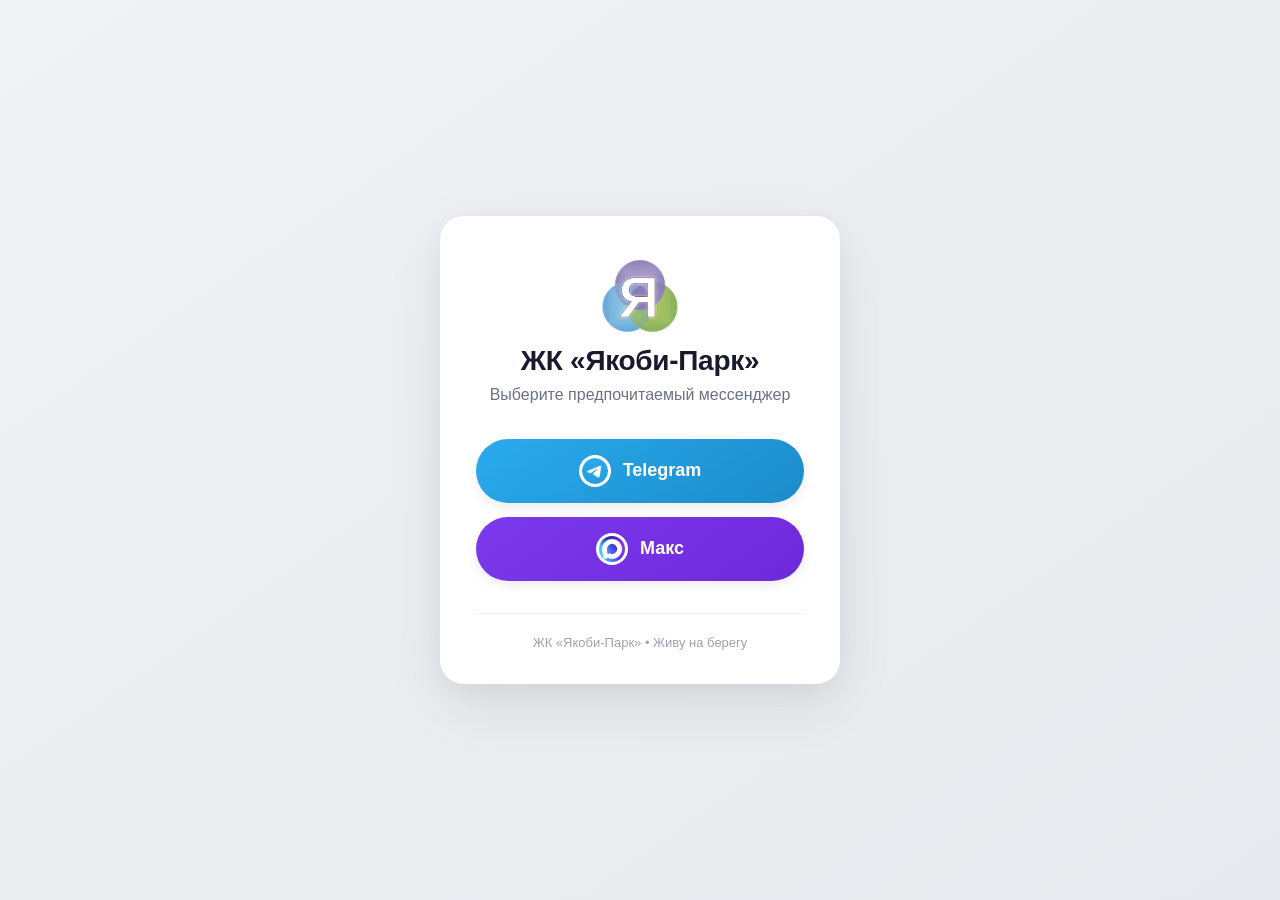
==== index.html @ ab0215a7 "Update index.html" ====
<!DOCTYPE html>
<html lang="ru">
<head>
    <meta charset="UTF-8">
    <meta name="viewport" content="width=device-width, initial-scale=1.0">
    <title>ЖК «Якоби-Парк»</title>
    <link rel="icon" href="favicon.ico">

    <style>
        :root {
            --color-text: #1a1a2e;
            --color-text-secondary: #6b7280;
            --color-text-muted: #9ca3af;
            --color-text-body: #2d3a4a;

            --color-background: #f0f2f5;
            --color-background-dark: #e6e9ed;
            --color-surface: #ffffff;
            --color-surface-soft: #f8fafc;

            --color-border: #edf2f7;
            --color-border-soft: #f0f2f5;

            --color-telegram: #2aabee;
            --color-telegram-dark: #1b8bc9;

            --color-max: #7c3aed;
            --color-max-dark: #6d28d9;

            --radius-card: 24px;
            --radius-large: 32px;
            --radius-pill: 60px;

            --shadow-card:
                0 20px 60px rgba(0, 0, 0, 0.08),
                0 8px 24px rgba(0, 0, 0, 0.04);

            --shadow-button:
                0 4px 12px rgba(0, 0, 0, 0.08);

            --transition: 0.25s ease;
        }

        * {
            box-sizing: border-box;
            margin: 0;
            padding: 0;
        }

        body {
            min-height: 100vh;
            min-height: 100dvh;
            display: flex;
            align-items: center;
            justify-content: center;
            padding: 24px 20px;
            font-family: "Segoe UI", Roboto, Arial, sans-serif;
            background: linear-gradient(
                145deg,
                var(--color-background),
                var(--color-background-dark)
            );
        }

        .card {
            width: 100%;
            max-width: 400px;
            padding: 40px 36px 32px;
            background: var(--color-surface);
            border-radius: var(--radius-card);
            box-shadow: var(--shadow-card);
            text-align: center;
        }

        .logo {
            margin-bottom: 8px;
        }

        .logo img {
            width: 80px;
            height: 80px;
            display: block;
            margin: 0 auto;
            object-fit: cover;
        }

        h1 {
            color: var(--color-text);
            font-size: 28px;
            font-weight: 700;
            line-height: 1.2;
            letter-spacing: -0.3px;
        }

        .subtitle {
            margin-top: 6px;
            margin-bottom: 32px;
            color: var(--color-text-secondary);
            font-size: 16px;
            line-height: 1.5;
        }

        .links {
            display: flex;
            flex-direction: column;
            gap: 14px;
        }

        .btn {
            display: flex;
            align-items: center;
            justify-content: center;
            gap: 12px;
            padding: 16px 24px;
            border: 0;
            border-radius: var(--radius-pill);
            color: #fff;
            font-size: 18px;
            font-weight: 600;
            line-height: 1.2;
            text-decoration: none;
            box-shadow: var(--shadow-button);
            transition:
                transform var(--transition),
                box-shadow var(--transition);
        }

        .btn:hover {
            transform: translateY(-3px);
            box-shadow: 0 8px 24px rgba(0, 0, 0, 0.14);
        }

        .btn:active {
            transform: scale(0.97);
        }

        .btn-telegram {
            background: linear-gradient(
                145deg,
                var(--color-telegram),
                var(--color-telegram-dark)
            );
        }

        .btn-max {
            background: linear-gradient(
                145deg,
                var(--color-max),
                var(--color-max-dark)
            );
        }

        .btn img {
            width: 32px;
            height: 32px;
            flex-shrink: 0;
            border: 1px solid rgba(255, 255, 255, 0.9);
            border-radius: 50%;
            object-fit: cover;
            background: #fff;
            padding: 2px;
        }

        .footer {
            margin-top: 32px;
            padding-top: 20px;
            border-top: 1px solid var(--color-border-soft);
            color: var(--color-text-muted);
            font-size: 13px;
            line-height: 1.4;
        }

        @media (max-width: 550px) {
            body {
                padding: 16px 12px;
            }

            .card {
                padding: 32px 24px 28px;
                border-radius: 20px;
            }

            .logo img {
                width: 72px;
                height: 72px;
            }

            h1 {
                font-size: 24px;
            }

            .subtitle {
                margin-bottom: 28px;
                font-size: 15px;
            }

            .btn {
                padding: 15px 20px;
                font-size: 17px;
            }
        }
    </style>
</head>

<body>
    <main class="card">
        <div class="logo">
            <img
                src="images/logo-complex.png"
                alt="ЖК «Якоби-Парк»"
                width="80"
                height="80"
            >
        </div>

        <h1>ЖК «Якоби-Парк»</h1>
        <p class="subtitle">Выберите предпочитаемый мессенджер</p>

        <nav class="links" aria-label="Мессенджеры">
            <a href="telegram.html" class="btn btn-telegram">
                <img
                    src="images/icon-telegram.png"
                    alt="Telegram"
                    width="32"
                    height="32"
                >
                Telegram
            </a>

            <a href="max.html" class="btn btn-max">
                <img
                    src="images/icon-max.png"
                    alt="Макс"
                    width="32"
                    height="32"
                >
                Макс
            </a>
        </nav>

        <footer class="footer">
            ЖК «Якоби-Парк» • Живу на берегу
        </footer>
    </main>
</body>
</html>
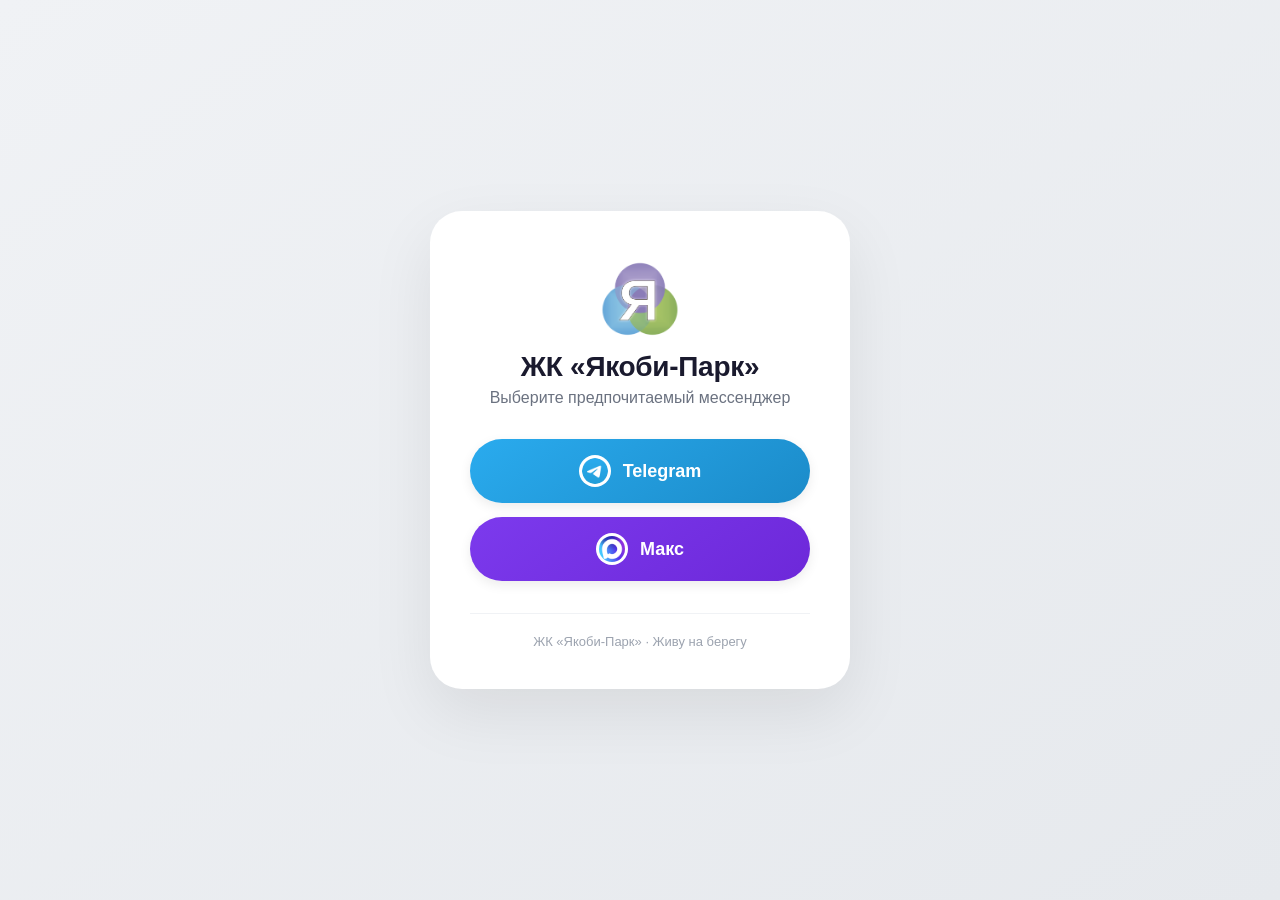
==== commit 52ea17ad: "Update index.html" ====
--- a/index.html
+++ b/index.html
@@ -5,241 +5,32 @@
     <meta name="viewport" content="width=device-width, initial-scale=1.0">
     <title>ЖК «Якоби-Парк»</title>
     <link rel="icon" href="favicon.ico">
-
-    <style>
-        :root {
-            --color-text: #1a1a2e;
-            --color-text-secondary: #6b7280;
-            --color-text-muted: #9ca3af;
-            --color-text-body: #2d3a4a;
-
-            --color-background: #f0f2f5;
-            --color-background-dark: #e6e9ed;
-            --color-surface: #ffffff;
-            --color-surface-soft: #f8fafc;
-
-            --color-border: #edf2f7;
-            --color-border-soft: #f0f2f5;
-
-            --color-telegram: #2aabee;
-            --color-telegram-dark: #1b8bc9;
-
-            --color-max: #7c3aed;
-            --color-max-dark: #6d28d9;
-
-            --radius-card: 24px;
-            --radius-large: 32px;
-            --radius-pill: 60px;
-
-            --shadow-card:
-                0 20px 60px rgba(0, 0, 0, 0.08),
-                0 8px 24px rgba(0, 0, 0, 0.04);
-
-            --shadow-button:
-                0 4px 12px rgba(0, 0, 0, 0.08);
-
-            --transition: 0.25s ease;
-        }
-
-        * {
-            box-sizing: border-box;
-            margin: 0;
-            padding: 0;
-        }
-
-        body {
-            min-height: 100vh;
-            min-height: 100dvh;
-            display: flex;
-            align-items: center;
-            justify-content: center;
-            padding: 24px 20px;
-            font-family: "Segoe UI", Roboto, Arial, sans-serif;
-            background: linear-gradient(
-                145deg,
-                var(--color-background),
-                var(--color-background-dark)
-            );
-        }
-
-        .card {
-            width: 100%;
-            max-width: 400px;
-            padding: 40px 36px 32px;
-            background: var(--color-surface);
-            border-radius: var(--radius-card);
-            box-shadow: var(--shadow-card);
-            text-align: center;
-        }
-
-        .logo {
-            margin-bottom: 8px;
-        }
-
-        .logo img {
-            width: 80px;
-            height: 80px;
-            display: block;
-            margin: 0 auto;
-            object-fit: cover;
-        }
-
-        h1 {
-            color: var(--color-text);
-            font-size: 28px;
-            font-weight: 700;
-            line-height: 1.2;
-            letter-spacing: -0.3px;
-        }
-
-        .subtitle {
-            margin-top: 6px;
-            margin-bottom: 32px;
-            color: var(--color-text-secondary);
-            font-size: 16px;
-            line-height: 1.5;
-        }
-
-        .links {
-            display: flex;
-            flex-direction: column;
-            gap: 14px;
-        }
-
-        .btn {
-            display: flex;
-            align-items: center;
-            justify-content: center;
-            gap: 12px;
-            padding: 16px 24px;
-            border: 0;
-            border-radius: var(--radius-pill);
-            color: #fff;
-            font-size: 18px;
-            font-weight: 600;
-            line-height: 1.2;
-            text-decoration: none;
-            box-shadow: var(--shadow-button);
-            transition:
-                transform var(--transition),
-                box-shadow var(--transition);
-        }
-
-        .btn:hover {
-            transform: translateY(-3px);
-            box-shadow: 0 8px 24px rgba(0, 0, 0, 0.14);
-        }
-
-        .btn:active {
-            transform: scale(0.97);
-        }
-
-        .btn-telegram {
-            background: linear-gradient(
-                145deg,
-                var(--color-telegram),
-                var(--color-telegram-dark)
-            );
-        }
-
-        .btn-max {
-            background: linear-gradient(
-                145deg,
-                var(--color-max),
-                var(--color-max-dark)
-            );
-        }
-
-        .btn img {
-            width: 32px;
-            height: 32px;
-            flex-shrink: 0;
-            border: 1px solid rgba(255, 255, 255, 0.9);
-            border-radius: 50%;
-            object-fit: cover;
-            background: #fff;
-            padding: 2px;
-        }
-
-        .footer {
-            margin-top: 32px;
-            padding-top: 20px;
-            border-top: 1px solid var(--color-border-soft);
-            color: var(--color-text-muted);
-            font-size: 13px;
-            line-height: 1.4;
-        }
-
-        @media (max-width: 550px) {
-            body {
-                padding: 16px 12px;
-            }
-
-            .card {
-                padding: 32px 24px 28px;
-                border-radius: 20px;
-            }
-
-            .logo img {
-                width: 72px;
-                height: 72px;
-            }
-
-            h1 {
-                font-size: 24px;
-            }
-
-            .subtitle {
-                margin-bottom: 28px;
-                font-size: 15px;
-            }
-
-            .btn {
-                padding: 15px 20px;
-                font-size: 17px;
-            }
-        }
-    </style>
+    <link rel="stylesheet" href="style.css">
 </head>
 
 <body>
-    <main class="card">
-        <div class="logo">
-            <img
-                src="images/logo-complex.png"
-                alt="ЖК «Якоби-Парк»"
-                width="80"
-                height="80"
-            >
+    <main class="card home-card">
+        <div class="home-logo">
+            <img src="images/logo-complex.png" alt="ЖК «Якоби-Парк»" width="80" height="80">
         </div>
 
-        <h1>ЖК «Якоби-Парк»</h1>
-        <p class="subtitle">Выберите предпочитаемый мессенджер</p>
+        <h1 class="home-title">ЖК «Якоби-Парк»</h1>
+        <p class="home-subtitle">Выберите предпочитаемый мессенджер</p>
 
-        <nav class="links" aria-label="Мессенджеры">
+        <div class="links">
             <a href="telegram.html" class="btn btn-telegram">
-                <img
-                    src="images/icon-telegram.png"
-                    alt="Telegram"
-                    width="32"
-                    height="32"
-                >
+                <img src="images/icon-telegram.png" alt="Telegram">
                 Telegram
             </a>
 
             <a href="max.html" class="btn btn-max">
-                <img
-                    src="images/icon-max.png"
-                    alt="Макс"
-                    width="32"
-                    height="32"
-                >
+                <img src="images/icon-max.png" alt="Макс">
                 Макс
             </a>
-        </nav>
+        </div>
 
-        <footer class="footer">
-            ЖК «Якоби-Парк» • Живу на берегу
+        <footer class="home-footer">
+            ЖК «Якоби-Парк» · Живу на берегу
         </footer>
     </main>
 </body>
--- a/style.css
+++ b/style.css
@@ -0,0 +1,604 @@
+:root {
+    --color-link: #2aabee;
+    --color-link-hover: #1b8bc9;
+    --color-max: #7c3aed;
+    --color-max-dark: #6d28d9;
+
+    --color-text: #2d3a4a;
+    --color-heading: #1a1a2e;
+    --color-heading-secondary: #1f2937;
+    --color-muted: #6b7280;
+    --color-muted-light: #9ca3af;
+
+    --color-background: #f8fafc;
+    --color-surface: #ffffff;
+    --color-soft: #f1f5f9;
+    --color-border: #edf2f7;
+
+    --color-red: #ef4444;
+    --color-yellow: #facc15;
+    --color-cyan: #06b6d4;
+    --color-purple: #8b5cf6;
+    --color-green: #22c55e;
+    --color-orange: #f59e0b;
+
+    --radius-card: 32px;
+    --radius-block: 16px;
+    --radius-pill: 999px;
+
+    --shadow-card: 0 24px 64px rgba(0, 0, 0, .08);
+    --shadow-button: 0 4px 12px rgba(0, 0, 0, .08);
+
+    --content-width: 820px;
+}
+
+* {
+    box-sizing: border-box;
+    margin: 0;
+    padding: 0;
+}
+
+html {
+    scroll-behavior: smooth;
+}
+
+body {
+    min-height: 100vh;
+    min-height: 100dvh;
+    display: flex;
+    align-items: center;
+    justify-content: center;
+    padding: 30px 20px;
+    font-family: "Segoe UI", Roboto, Arial, sans-serif;
+    color: var(--color-text);
+    background: linear-gradient(145deg, #f0f2f5, #e6e9ed);
+}
+
+a {
+    color: var(--color-link);
+}
+
+button,
+a {
+    -webkit-tap-highlight-color: transparent;
+}
+
+/* Общая карточка */
+
+.card {
+    width: 100%;
+    max-width: var(--content-width);
+    padding: 32px 38px 38px;
+    background: var(--color-surface);
+    border-radius: var(--radius-card);
+    box-shadow: var(--shadow-card);
+}
+
+/* Шапка */
+
+.header {
+    display: flex;
+    align-items: center;
+    gap: 18px;
+    margin-bottom: 22px;
+    padding-bottom: 18px;
+    border-bottom: 1px solid var(--color-border);
+}
+
+.logo {
+    width: 64px;
+    height: 64px;
+    flex-shrink: 0;
+    object-fit: cover;
+}
+
+.header h1 {
+    color: var(--color-heading);
+    font-size: 24px;
+    font-weight: 700;
+    line-height: 1.2;
+}
+
+.subtitle {
+    color: var(--color-muted);
+    font-size: 14px;
+}
+
+/* Кнопка назад */
+
+.back {
+    display: inline-flex;
+    align-items: center;
+    gap: 8px;
+    margin-bottom: 16px;
+    color: var(--color-muted);
+    font-size: 15px;
+    font-weight: 500;
+    text-decoration: none;
+    transition: color .2s ease;
+}
+
+.back:hover {
+    color: var(--color-heading);
+}
+
+/* Общие информационные блоки */
+
+.block {
+    margin-bottom: 12px;
+    padding: 16px 20px;
+    background: var(--color-background);
+    border-left: 5px solid var(--color-link);
+    border-radius: var(--radius-block);
+}
+
+.block:last-child {
+    margin-bottom: 0;
+}
+
+.block h2 {
+    display: flex;
+    align-items: center;
+    gap: 8px;
+    margin-bottom: 6px;
+    color: var(--color-heading-secondary);
+    font-size: 15px;
+    font-weight: 700;
+    line-height: 1.4;
+}
+
+.block p {
+    margin-bottom: 6px;
+    color: var(--color-text);
+    font-size: 15px;
+    line-height: 1.6;
+}
+
+.block p:last-child {
+    margin-bottom: 0;
+}
+
+.block a {
+    color: var(--color-link);
+    text-decoration: none;
+}
+
+.block a:hover {
+    color: var(--color-link-hover);
+    text-decoration: underline;
+}
+
+.phone {
+    font-size: 20px !important;
+    font-weight: 600;
+}
+
+.note {
+    color: var(--color-muted) !important;
+    font-size: 14px !important;
+    line-height: 1.5 !important;
+}
+
+/* Цветовые акценты */
+
+.color-red {
+    border-left-color: var(--color-red);
+}
+
+.color-yellow {
+    border-left-color: var(--color-yellow);
+}
+
+.color-cyan {
+    border-left-color: var(--color-cyan);
+}
+
+.color-purple {
+    border-left-color: var(--color-purple);
+}
+
+.color-green {
+    border-left-color: var(--color-green);
+}
+
+.color-orange {
+    border-left-color: var(--color-orange);
+}
+
+/* Подвал */
+
+.footer {
+    margin-top: 26px;
+    padding-top: 18px;
+    border-top: 1px solid var(--color-border);
+    text-align: center;
+}
+
+.footer span {
+    display: inline-block;
+    padding: 4px 18px;
+    background: var(--color-soft);
+    border-radius: var(--radius-pill);
+    color: #475569;
+    font-size: 12px;
+}
+
+/* Главная страница */
+
+.home-card {
+    max-width: 420px;
+    padding: 48px 40px 40px;
+    text-align: center;
+}
+
+.home-logo {
+    margin-bottom: 8px;
+}
+
+.home-logo img {
+    width: 80px;
+    height: 80px;
+    object-fit: cover;
+}
+
+.home-title {
+    color: var(--color-heading);
+    font-size: 28px;
+    font-weight: 700;
+    letter-spacing: -.3px;
+}
+
+.home-subtitle {
+    margin-top: 6px;
+    margin-bottom: 32px;
+    color: var(--color-muted);
+    font-size: 16px;
+}
+
+.links {
+    display: flex;
+    flex-direction: column;
+    gap: 14px;
+}
+
+.btn {
+    display: flex;
+    align-items: center;
+    justify-content: center;
+    gap: 12px;
+    padding: 16px 24px;
+    border: 0;
+    border-radius: 60px;
+    color: #fff;
+    font-size: 18px;
+    font-weight: 600;
+    text-decoration: none;
+    box-shadow: var(--shadow-button);
+    transition: transform .25s ease, box-shadow .25s ease;
+}
+
+.btn:hover {
+    transform: translateY(-3px);
+    color: #fff;
+    box-shadow: 0 8px 24px rgba(0, 0, 0, .15);
+}
+
+.btn:active {
+    transform: scale(.97);
+}
+
+.btn-telegram {
+    background: linear-gradient(145deg, var(--color-link), var(--color-link-hover));
+}
+
+.btn-max {
+    background: linear-gradient(145deg, var(--color-max), var(--color-max-dark));
+}
+
+.btn img {
+    width: 32px;
+    height: 32px;
+    padding: 2px;
+    border: 1px solid rgba(255, 255, 255, .9);
+    border-radius: 50%;
+    background: #fff;
+    object-fit: cover;
+}
+
+.home-footer {
+    margin-top: 32px;
+    padding-top: 20px;
+    border-top: 1px solid #f0f2f5;
+    color: var(--color-muted-light);
+    font-size: 13px;
+}
+
+/* Страница мессенджера */
+
+.messenger-card {
+    max-width: 400px;
+    padding: 40px 36px 32px;
+    text-align: center;
+}
+
+.messenger-icon {
+    display: flex;
+    align-items: center;
+    justify-content: center;
+    width: 90px;
+    height: 90px;
+    margin: 0 auto 16px;
+    border-radius: 50%;
+}
+
+.messenger-icon.telegram {
+    background: var(--color-link);
+    box-shadow: 0 8px 24px rgba(42, 171, 238, .30);
+}
+
+.messenger-icon.max {
+    background: var(--color-max);
+    box-shadow: 0 8px 24px rgba(124, 58, 237, .30);
+}
+
+.messenger-icon img {
+    width: 48px;
+    height: 48px;
+    padding: 3px;
+    border: 1px solid rgba(255, 255, 255, .9);
+    border-radius: 50%;
+    background: #fff;
+    object-fit: cover;
+}
+
+.messenger-desc {
+    margin-bottom: 4px;
+    color: var(--color-muted);
+    font-size: 15px;
+}
+
+.messenger-title {
+    color: var(--color-heading);
+    font-size: 24px;
+    font-weight: 700;
+}
+
+.qr-wrapper {
+    display: inline-block;
+    margin-top: 20px;
+    padding: 16px;
+    border: 1px solid #eef2f6;
+    border-radius: var(--radius-block);
+    background: #f8f9fa;
+    cursor: pointer;
+    transition: transform .2s ease, box-shadow .2s ease;
+}
+
+.qr-wrapper:hover {
+    transform: scale(1.02);
+    box-shadow: 0 8px 24px rgba(0, 0, 0, .10);
+}
+
+.qr-wrapper a {
+    display: block;
+    text-decoration: none;
+}
+
+.qr-wrapper img {
+    display: block;
+    width: 200px;
+    height: 200px;
+}
+
+.qr-label {
+    margin-top: 12px;
+    color: #4b5563;
+    font-size: 14px;
+    font-weight: 500;
+}
+
+.qr-label span {
+    display: inline-block;
+    margin-top: 4px;
+    padding: 2px 10px;
+    border-radius: 12px;
+    background: #eef2f6;
+    color: var(--color-muted);
+    font-size: 12px;
+}
+
+.instruction {
+    margin-top: 16px;
+    padding-top: 16px;
+    border-top: 1px solid #f0f2f5;
+    color: #4b5563;
+    font-size: 14px;
+    line-height: 1.5;
+}
+
+.instruction strong {
+    color: var(--color-heading);
+    font-weight: 600;
+}
+
+.messenger-footer {
+    margin-top: 20px;
+}
+
+/* Регламент */
+
+.full-rules h2 {
+    margin: 28px 0 14px;
+    color: #111827;
+    font-size: 20px;
+    font-weight: 600;
+}
+
+.full-rules h2:first-child {
+    margin-top: 4px;
+}
+
+.full-rules h3 {
+    margin: 22px 0 10px;
+    color: var(--color-heading-secondary);
+    font-size: 17px;
+    font-weight: 600;
+}
+
+.full-rules p {
+    margin-bottom: 8px;
+    color: var(--color-text);
+    font-size: 15px;
+    line-height: 1.6;
+}
+
+.full-rules ul {
+    margin: 6px 0 14px;
+    padding-left: 24px;
+}
+
+.full-rules li {
+    margin-bottom: 6px;
+    color: var(--color-text);
+    font-size: 15px;
+    line-height: 1.6;
+    list-style-type: disc;
+}
+
+.full-rules li:last-child {
+    margin-bottom: 0;
+}
+
+/* Вкладки регламента */
+
+.tabs {
+    display: flex;
+    gap: 6px;
+    margin-bottom: 24px;
+    padding: 4px;
+    border-radius: 60px;
+    background: var(--color-soft);
+}
+
+.tab-btn {
+    flex: 1;
+    padding: 10px 16px;
+    border: 0;
+    border-radius: 40px;
+    background: transparent;
+    color: var(--color-muted);
+    font: inherit;
+    font-size: 15px;
+    font-weight: 600;
+    cursor: pointer;
+    transition: background .25s ease, color .25s ease, box-shadow .25s ease;
+}
+
+.tab-btn:hover {
+    background: rgba(255, 255, 255, .5);
+    color: #1f2937;
+}
+
+.tab-btn.active {
+    background: #fff;
+    color: var(--color-heading);
+    box-shadow: 0 2px 8px rgba(0, 0, 0, .08);
+}
+
+.tab-content {
+    display: none;
+}
+
+.tab-content.active {
+    display: block;
+}
+
+.short-thanks {
+    margin-top: 16px;
+    color: #4b5563;
+    font-size: 15px;
+    text-align: center;
+}
+
+/* Адаптация */
+
+@media (max-width: 550px) {
+    body {
+        padding: 16px 12px;
+    }
+
+    .card {
+        padding: 16px 14px;
+        border-radius: 20px;
+    }
+
+    .header {
+        gap: 12px;
+    }
+
+    .logo {
+        width: 52px;
+        height: 52px;
+    }
+
+    .header h1 {
+        font-size: 20px;
+    }
+
+    .block {
+        padding: 14px 16px;
+    }
+
+    .phone {
+        font-size: 18px !important;
+    }
+
+    .home-card {
+        padding: 32px 20px 24px;
+    }
+
+    .home-logo img {
+        width: 72px;
+        height: 72px;
+    }
+
+    .home-title {
+        font-size: 24px;
+    }
+
+    .home-subtitle {
+        margin-bottom: 26px;
+        font-size: 15px;
+    }
+
+    .btn {
+        padding: 14px 20px;
+        font-size: 17px;
+    }
+
+    .messenger-card {
+        padding: 28px 20px 24px;
+    }
+
+    .full-rules h2 {
+        font-size: 18px;
+    }
+
+    .full-rules h3 {
+        font-size: 16px;
+    }
+
+    .tab-btn {
+        padding: 8px 12px;
+        font-size: 13px;
+    }
+
+    .qr-wrapper {
+        padding: 12px;
+    }
+
+    .qr-wrapper img {
+        width: 200px;
+        height: 200px;
+    }
+}
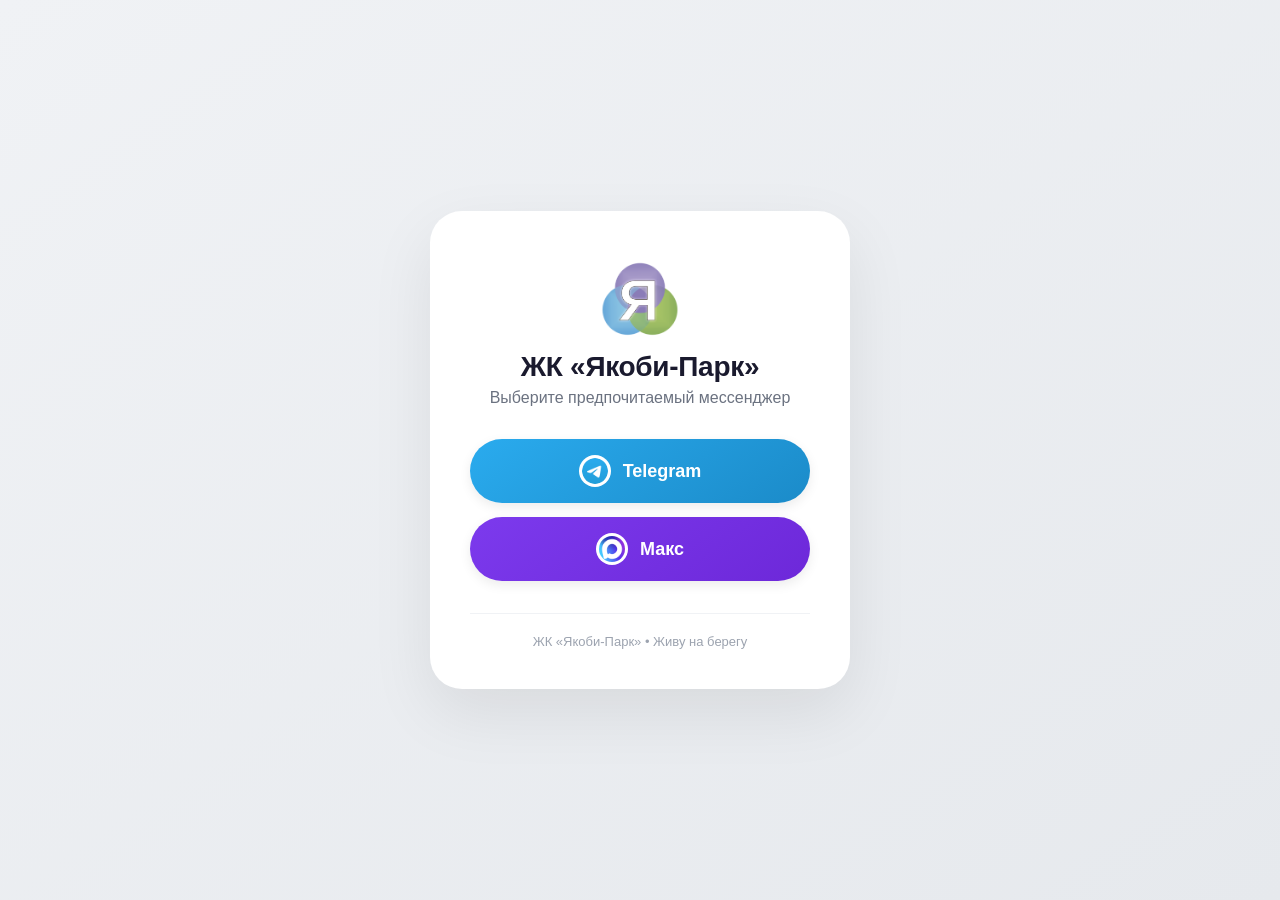
==== commit 9523ac9f: "Update index.html" ====
--- a/index.html
+++ b/index.html
@@ -7,30 +7,25 @@
     <link rel="icon" href="favicon.ico">
     <link rel="stylesheet" href="style.css">
 </head>
-
 <body>
     <main class="card home-card">
         <div class="home-logo">
             <img src="images/logo-complex.png" alt="ЖК «Якоби-Парк»" width="80" height="80">
         </div>
-
         <h1 class="home-title">ЖК «Якоби-Парк»</h1>
         <p class="home-subtitle">Выберите предпочитаемый мессенджер</p>
-
         <div class="links">
             <a href="telegram.html" class="btn btn-telegram">
                 <img src="images/icon-telegram.png" alt="Telegram">
                 Telegram
             </a>
-
             <a href="max.html" class="btn btn-max">
                 <img src="images/icon-max.png" alt="Макс">
                 Макс
             </a>
         </div>
-
         <footer class="home-footer">
-            ЖК «Якоби-Парк» · Живу на берегу
+            ЖК «Якоби-Парк» • Живу на берегу
         </footer>
     </main>
 </body>
--- a/style.css
+++ b/style.css
@@ -56,14 +56,17 @@
 
 a {
     color: var(--color-link);
+    text-decoration: none;
+}
+
+a:hover {
+    text-decoration: underline;
 }
 
 button,
 a {
     -webkit-tap-highlight-color: transparent;
 }
-
-/* Общая карточка */
 
 .card {
     width: 100%;
@@ -74,8 +77,6 @@
     box-shadow: var(--shadow-card);
 }
 
-/* Шапка */
-
 .header {
     display: flex;
     align-items: center;
@@ -103,8 +104,6 @@
     color: var(--color-muted);
     font-size: 14px;
 }
-
-/* Кнопка назад */
 
 .back {
     display: inline-flex;
@@ -120,9 +119,8 @@
 
 .back:hover {
     color: var(--color-heading);
-}
-
-/* Общие информационные блоки */
+    text-decoration: none;
+}
 
 .block {
     margin-bottom: 12px;
@@ -179,8 +177,6 @@
     line-height: 1.5 !important;
 }
 
-/* Цветовые акценты */
-
 .color-red {
     border-left-color: var(--color-red);
 }
@@ -204,8 +200,6 @@
 .color-orange {
     border-left-color: var(--color-orange);
 }
-
-/* Подвал */
 
 .footer {
     margin-top: 26px;
@@ -215,15 +209,9 @@
 }
 
 .footer span {
-    display: inline-block;
-    padding: 4px 18px;
-    background: var(--color-soft);
-    border-radius: var(--radius-pill);
     color: #475569;
     font-size: 12px;
 }
-
-/* Главная страница */
 
 .home-card {
     max-width: 420px;
@@ -280,6 +268,7 @@
 .btn:hover {
     transform: translateY(-3px);
     color: #fff;
+    text-decoration: none;
     box-shadow: 0 8px 24px rgba(0, 0, 0, .15);
 }
 
@@ -312,8 +301,6 @@
     color: var(--color-muted-light);
     font-size: 13px;
 }
-
-/* Страница мессенджера */
 
 .messenger-card {
     max-width: 400px;
@@ -398,11 +385,6 @@
 }
 
 .qr-label span {
-    display: inline-block;
-    margin-top: 4px;
-    padding: 2px 10px;
-    border-radius: 12px;
-    background: #eef2f6;
     color: var(--color-muted);
     font-size: 12px;
 }
@@ -424,52 +406,6 @@
 .messenger-footer {
     margin-top: 20px;
 }
-
-/* Регламент */
-
-.full-rules h2 {
-    margin: 28px 0 14px;
-    color: #111827;
-    font-size: 20px;
-    font-weight: 600;
-}
-
-.full-rules h2:first-child {
-    margin-top: 4px;
-}
-
-.full-rules h3 {
-    margin: 22px 0 10px;
-    color: var(--color-heading-secondary);
-    font-size: 17px;
-    font-weight: 600;
-}
-
-.full-rules p {
-    margin-bottom: 8px;
-    color: var(--color-text);
-    font-size: 15px;
-    line-height: 1.6;
-}
-
-.full-rules ul {
-    margin: 6px 0 14px;
-    padding-left: 24px;
-}
-
-.full-rules li {
-    margin-bottom: 6px;
-    color: var(--color-text);
-    font-size: 15px;
-    line-height: 1.6;
-    list-style-type: disc;
-}
-
-.full-rules li:last-child {
-    margin-bottom: 0;
-}
-
-/* Вкладки регламента */
 
 .tabs {
     display: flex;
@@ -520,7 +456,47 @@
     text-align: center;
 }
 
-/* Адаптация */
+.full-rules h2 {
+    margin: 28px 0 14px;
+    color: #111827;
+    font-size: 20px;
+    font-weight: 600;
+}
+
+.full-rules h2:first-child {
+    margin-top: 4px;
+}
+
+.full-rules h3 {
+    margin: 22px 0 10px;
+    color: var(--color-heading-secondary);
+    font-size: 17px;
+    font-weight: 600;
+}
+
+.full-rules p {
+    margin-bottom: 8px;
+    color: var(--color-text);
+    font-size: 15px;
+    line-height: 1.6;
+}
+
+.full-rules ul {
+    margin: 6px 0 14px;
+    padding-left: 24px;
+}
+
+.full-rules li {
+    margin-bottom: 6px;
+    color: var(--color-text);
+    font-size: 15px;
+    line-height: 1.6;
+    list-style-type: disc;
+}
+
+.full-rules li:last-child {
+    margin-bottom: 0;
+}
 
 @media (max-width: 550px) {
     body {
@@ -598,7 +574,7 @@
     }
 
     .qr-wrapper img {
-        width: 200px;
-        height: 200px;
-    }
-}
+        width: 160px;
+        height: 160px;
+    }
+}
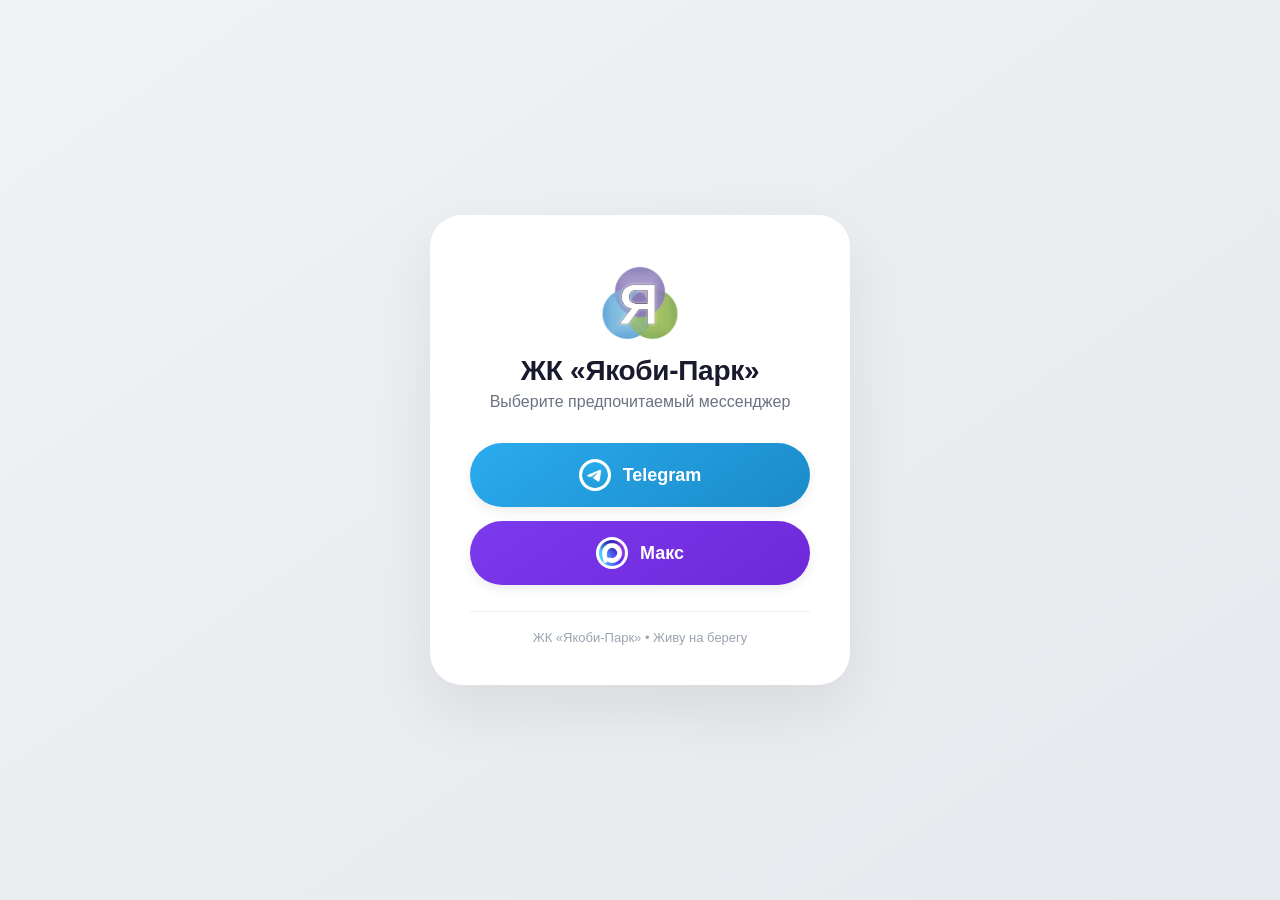
==== commit b45cdaa2: "Update index.html" ====
--- a/index.html
+++ b/index.html
@@ -24,7 +24,7 @@
                 Макс
             </a>
         </div>
-        <footer class="home-footer">
+        <footer class="footer">
             ЖК «Якоби-Парк» • Живу на берегу
         </footer>
     </main>
--- a/style.css
+++ b/style.css
@@ -167,14 +167,14 @@
 }
 
 .phone {
-    font-size: 20px !important;
+    font-size: 20px;
     font-weight: 600;
 }
 
 .note {
-    color: var(--color-muted) !important;
-    font-size: 14px !important;
-    line-height: 1.5 !important;
+    color: var(--color-muted);
+    font-size: 14px;
+    line-height: 1.5;
 }
 
 .color-red {
@@ -205,12 +205,9 @@
     margin-top: 26px;
     padding-top: 18px;
     border-top: 1px solid var(--color-border);
+    color: var(--color-muted-light);
+    font-size: 13px;
     text-align: center;
-}
-
-.footer span {
-    color: #475569;
-    font-size: 12px;
 }
 
 .home-card {
@@ -292,14 +289,6 @@
     border-radius: 50%;
     background: #fff;
     object-fit: cover;
-}
-
-.home-footer {
-    margin-top: 32px;
-    padding-top: 20px;
-    border-top: 1px solid #f0f2f5;
-    color: var(--color-muted-light);
-    font-size: 13px;
 }
 
 .messenger-card {
@@ -381,12 +370,12 @@
     margin-top: 12px;
     color: #4b5563;
     font-size: 14px;
-    font-weight: 500;
-}
-
-.qr-label span {
-    color: var(--color-muted);
-    font-size: 12px;
+    line-height: 1.6;
+}
+
+.qr-label strong {
+    color: var(--color-heading);
+    font-weight: 600;
 }
 
 .instruction {
@@ -401,10 +390,6 @@
 .instruction strong {
     color: var(--color-heading);
     font-weight: 600;
-}
-
-.messenger-footer {
-    margin-top: 20px;
 }
 
 .tabs {
@@ -526,7 +511,7 @@
     }
 
     .phone {
-        font-size: 18px !important;
+        font-size: 18px;
     }
 
     .home-card {
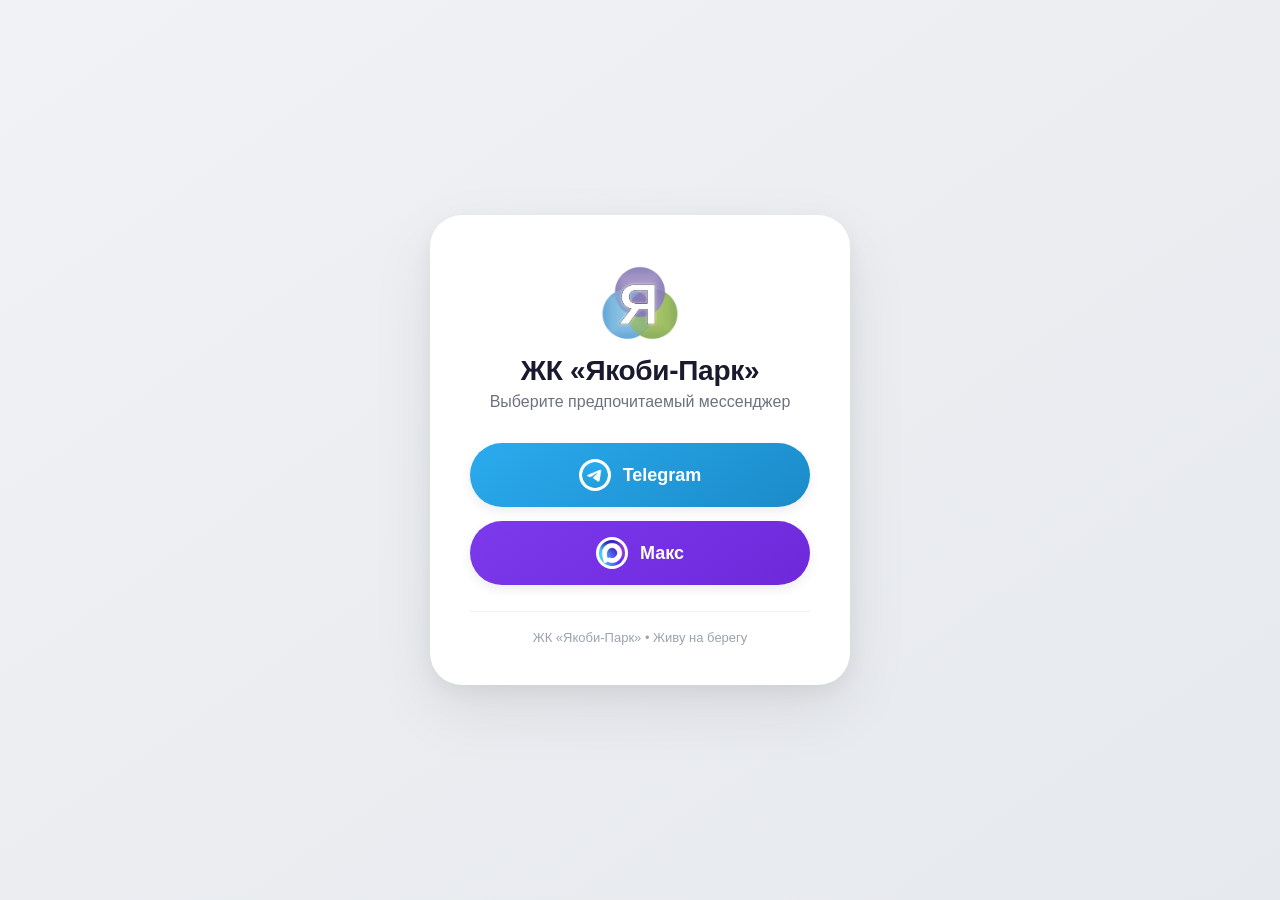
==== commit 717eb398: "Replace div with nav for messenger links" ====
--- a/index.html
+++ b/index.html
@@ -14,16 +14,16 @@
         </div>
         <h1 class="home-title">ЖК «Якоби-Парк»</h1>
         <p class="home-subtitle">Выберите предпочитаемый мессенджер</p>
-        <div class="links">
+        <nav class="links" aria-label="Мессенджеры">
             <a href="telegram.html" class="btn btn-telegram">
-                <img src="images/icon-telegram.png" alt="Telegram">
+                <img src="images/icon-telegram.png" alt="" width="32" height="32">
                 Telegram
             </a>
             <a href="max.html" class="btn btn-max">
-                <img src="images/icon-max.png" alt="Макс">
+                <img src="images/icon-max.png" alt="" width="32" height="32">
                 Макс
             </a>
-        </div>
+        </nav>
         <footer class="footer">
             ЖК «Якоби-Парк» • Живу на берегу
         </footer>
--- a/style.css
+++ b/style.css
@@ -3,45 +3,36 @@
     --color-link-hover: #1b8bc9;
     --color-max: #7c3aed;
     --color-max-dark: #6d28d9;
-
     --color-text: #2d3a4a;
     --color-heading: #1a1a2e;
     --color-heading-secondary: #1f2937;
     --color-muted: #6b7280;
     --color-muted-light: #9ca3af;
-
     --color-background: #f8fafc;
     --color-surface: #ffffff;
     --color-soft: #f1f5f9;
     --color-border: #edf2f7;
-
     --color-red: #ef4444;
     --color-yellow: #facc15;
     --color-cyan: #06b6d4;
     --color-purple: #8b5cf6;
     --color-green: #22c55e;
     --color-orange: #f59e0b;
-
     --radius-card: 32px;
     --radius-block: 16px;
     --radius-pill: 999px;
-
-    --shadow-card: 0 24px 64px rgba(0, 0, 0, .08);
+    --shadow-card: 0 24px 64px rgba(0, 0, 0, .08), 0 8px 20px rgba(0, 0, 0, .05);
     --shadow-button: 0 4px 12px rgba(0, 0, 0, .08);
-
     --content-width: 820px;
 }
-
 * {
     box-sizing: border-box;
     margin: 0;
     padding: 0;
 }
-
 html {
     scroll-behavior: smooth;
 }
-
 body {
     min-height: 100vh;
     min-height: 100dvh;
@@ -51,23 +42,20 @@
     padding: 30px 20px;
     font-family: "Segoe UI", Roboto, Arial, sans-serif;
     color: var(--color-text);
-    background: linear-gradient(145deg, #f0f2f5, #e6e9ed);
-}
-
+    background: linear-gradient(145deg, #f0f2f5 0%, #e6e9ed 100%);
+}
 a {
     color: var(--color-link);
     text-decoration: none;
 }
-
 a:hover {
+    color: var(--color-link-hover);
     text-decoration: underline;
 }
-
-button,
-a {
+a,
+button {
     -webkit-tap-highlight-color: transparent;
 }
-
 .card {
     width: 100%;
     max-width: var(--content-width);
@@ -76,7 +64,6 @@
     border-radius: var(--radius-card);
     box-shadow: var(--shadow-card);
 }
-
 .header {
     display: flex;
     align-items: center;
@@ -85,26 +72,22 @@
     padding-bottom: 18px;
     border-bottom: 1px solid var(--color-border);
 }
-
 .logo {
     width: 64px;
     height: 64px;
     flex-shrink: 0;
     object-fit: cover;
 }
-
 .header h1 {
     color: var(--color-heading);
     font-size: 24px;
     font-weight: 700;
     line-height: 1.2;
 }
-
 .subtitle {
     color: var(--color-muted);
     font-size: 14px;
 }
-
 .back {
     display: inline-flex;
     align-items: center;
@@ -113,15 +96,12 @@
     color: var(--color-muted);
     font-size: 15px;
     font-weight: 500;
+    transition: color .2s ease;
+}
+.back:hover {
+    color: var(--color-heading);
     text-decoration: none;
-    transition: color .2s ease;
-}
-
-.back:hover {
-    color: var(--color-heading);
-    text-decoration: none;
-}
-
+}
 .block {
     margin-bottom: 12px;
     padding: 16px 20px;
@@ -129,11 +109,9 @@
     border-left: 5px solid var(--color-link);
     border-radius: var(--radius-block);
 }
-
 .block:last-child {
     margin-bottom: 0;
 }
-
 .block h2 {
     display: flex;
     align-items: center;
@@ -144,63 +122,45 @@
     font-weight: 700;
     line-height: 1.4;
 }
-
 .block p {
     margin-bottom: 6px;
     color: var(--color-text);
     font-size: 15px;
     line-height: 1.6;
 }
-
 .block p:last-child {
     margin-bottom: 0;
 }
-
 .block a {
     color: var(--color-link);
-    text-decoration: none;
-}
-
-.block a:hover {
-    color: var(--color-link-hover);
-    text-decoration: underline;
-}
-
+}
 .phone {
-    font-size: 20px;
-    font-weight: 600;
-}
-
+    font-size: 20px !important;
+    font-weight: 600;
+}
 .note {
-    color: var(--color-muted);
-    font-size: 14px;
-    line-height: 1.5;
-}
-
+    color: var(--color-muted) !important;
+    font-size: 14px !important;
+    line-height: 1.5 !important;
+}
 .color-red {
     border-left-color: var(--color-red);
 }
-
 .color-yellow {
     border-left-color: var(--color-yellow);
 }
-
 .color-cyan {
     border-left-color: var(--color-cyan);
 }
-
 .color-purple {
     border-left-color: var(--color-purple);
 }
-
 .color-green {
     border-left-color: var(--color-green);
 }
-
 .color-orange {
     border-left-color: var(--color-orange);
 }
-
 .footer {
     margin-top: 26px;
     padding-top: 18px;
@@ -209,43 +169,36 @@
     font-size: 13px;
     text-align: center;
 }
-
 .home-card {
     max-width: 420px;
     padding: 48px 40px 40px;
     text-align: center;
 }
-
 .home-logo {
     margin-bottom: 8px;
 }
-
 .home-logo img {
     width: 80px;
     height: 80px;
     object-fit: cover;
 }
-
 .home-title {
     color: var(--color-heading);
     font-size: 28px;
     font-weight: 700;
     letter-spacing: -.3px;
 }
-
 .home-subtitle {
     margin-top: 6px;
     margin-bottom: 32px;
     color: var(--color-muted);
     font-size: 16px;
 }
-
 .links {
     display: flex;
     flex-direction: column;
     gap: 14px;
 }
-
 .btn {
     display: flex;
     align-items: center;
@@ -253,7 +206,7 @@
     gap: 12px;
     padding: 16px 24px;
     border: 0;
-    border-radius: 60px;
+    border-radius: var(--radius-pill);
     color: #fff;
     font-size: 18px;
     font-weight: 600;
@@ -261,26 +214,21 @@
     box-shadow: var(--shadow-button);
     transition: transform .25s ease, box-shadow .25s ease;
 }
-
 .btn:hover {
     transform: translateY(-3px);
     color: #fff;
     text-decoration: none;
     box-shadow: 0 8px 24px rgba(0, 0, 0, .15);
 }
-
 .btn:active {
     transform: scale(.97);
 }
-
 .btn-telegram {
     background: linear-gradient(145deg, var(--color-link), var(--color-link-hover));
 }
-
 .btn-max {
     background: linear-gradient(145deg, var(--color-max), var(--color-max-dark));
 }
-
 .btn img {
     width: 32px;
     height: 32px;
@@ -290,13 +238,11 @@
     background: #fff;
     object-fit: cover;
 }
-
 .messenger-card {
     max-width: 400px;
     padding: 40px 36px 32px;
     text-align: center;
 }
-
 .messenger-icon {
     display: flex;
     align-items: center;
@@ -306,17 +252,14 @@
     margin: 0 auto 16px;
     border-radius: 50%;
 }
-
 .messenger-icon.telegram {
     background: var(--color-link);
     box-shadow: 0 8px 24px rgba(42, 171, 238, .30);
 }
-
 .messenger-icon.max {
     background: var(--color-max);
     box-shadow: 0 8px 24px rgba(124, 58, 237, .30);
 }
-
 .messenger-icon img {
     width: 48px;
     height: 48px;
@@ -326,19 +269,16 @@
     background: #fff;
     object-fit: cover;
 }
-
 .messenger-desc {
     margin-bottom: 4px;
     color: var(--color-muted);
     font-size: 15px;
 }
-
 .messenger-title {
     color: var(--color-heading);
     font-size: 24px;
     font-weight: 700;
 }
-
 .qr-wrapper {
     display: inline-block;
     margin-top: 20px;
@@ -349,35 +289,28 @@
     cursor: pointer;
     transition: transform .2s ease, box-shadow .2s ease;
 }
-
 .qr-wrapper:hover {
     transform: scale(1.02);
     box-shadow: 0 8px 24px rgba(0, 0, 0, .10);
 }
-
 .qr-wrapper a {
     display: block;
-    text-decoration: none;
-}
-
+}
 .qr-wrapper img {
     display: block;
     width: 200px;
     height: 200px;
 }
-
 .qr-label {
     margin-top: 12px;
     color: #4b5563;
     font-size: 14px;
     line-height: 1.6;
 }
-
 .qr-label strong {
     color: var(--color-heading);
     font-weight: 600;
 }
-
 .instruction {
     margin-top: 16px;
     padding-top: 16px;
@@ -386,21 +319,18 @@
     font-size: 14px;
     line-height: 1.5;
 }
-
 .instruction strong {
     color: var(--color-heading);
     font-weight: 600;
 }
-
 .tabs {
     display: flex;
     gap: 6px;
     margin-bottom: 24px;
     padding: 4px;
-    border-radius: 60px;
+    border-radius: var(--radius-pill);
     background: var(--color-soft);
 }
-
 .tab-btn {
     flex: 1;
     padding: 10px 16px;
@@ -414,63 +344,52 @@
     cursor: pointer;
     transition: background .25s ease, color .25s ease, box-shadow .25s ease;
 }
-
 .tab-btn:hover {
     background: rgba(255, 255, 255, .5);
-    color: #1f2937;
-}
-
+    color: var(--color-heading-secondary);
+}
 .tab-btn.active {
     background: #fff;
     color: var(--color-heading);
     box-shadow: 0 2px 8px rgba(0, 0, 0, .08);
 }
-
 .tab-content {
     display: none;
 }
-
 .tab-content.active {
     display: block;
 }
-
 .short-thanks {
     margin-top: 16px;
     color: #4b5563;
     font-size: 15px;
     text-align: center;
 }
-
 .full-rules h2 {
     margin: 28px 0 14px;
     color: #111827;
     font-size: 20px;
     font-weight: 600;
 }
-
 .full-rules h2:first-child {
     margin-top: 4px;
 }
-
 .full-rules h3 {
     margin: 22px 0 10px;
     color: var(--color-heading-secondary);
     font-size: 17px;
     font-weight: 600;
 }
-
 .full-rules p {
     margin-bottom: 8px;
     color: var(--color-text);
     font-size: 15px;
     line-height: 1.6;
 }
-
 .full-rules ul {
     margin: 6px 0 14px;
     padding-left: 24px;
 }
-
 .full-rules li {
     margin-bottom: 6px;
     color: var(--color-text);
@@ -478,88 +397,69 @@
     line-height: 1.6;
     list-style-type: disc;
 }
-
 .full-rules li:last-child {
     margin-bottom: 0;
 }
-
 @media (max-width: 550px) {
     body {
         padding: 16px 12px;
     }
-
     .card {
         padding: 16px 14px;
         border-radius: 20px;
     }
-
     .header {
         gap: 12px;
     }
-
     .logo {
         width: 52px;
         height: 52px;
     }
-
     .header h1 {
         font-size: 20px;
     }
-
     .block {
         padding: 14px 16px;
     }
-
     .phone {
-        font-size: 18px;
-    }
-
+        font-size: 18px !important;
+    }
     .home-card {
         padding: 32px 20px 24px;
     }
-
     .home-logo img {
         width: 72px;
         height: 72px;
     }
-
     .home-title {
         font-size: 24px;
     }
-
     .home-subtitle {
         margin-bottom: 26px;
         font-size: 15px;
     }
-
     .btn {
         padding: 14px 20px;
         font-size: 17px;
     }
-
     .messenger-card {
         padding: 28px 20px 24px;
     }
-
+    .qr-wrapper {
+        padding: 12px;
+    }
+    .qr-wrapper img {
+        width: 160px;
+        height: 160px;
+    }
     .full-rules h2 {
         font-size: 18px;
     }
-
     .full-rules h3 {
         font-size: 16px;
     }
-
     .tab-btn {
         padding: 8px 12px;
         font-size: 13px;
     }
-
-    .qr-wrapper {
-        padding: 12px;
-    }
-
-    .qr-wrapper img {
-        width: 160px;
-        height: 160px;
-    }
-}
+}
